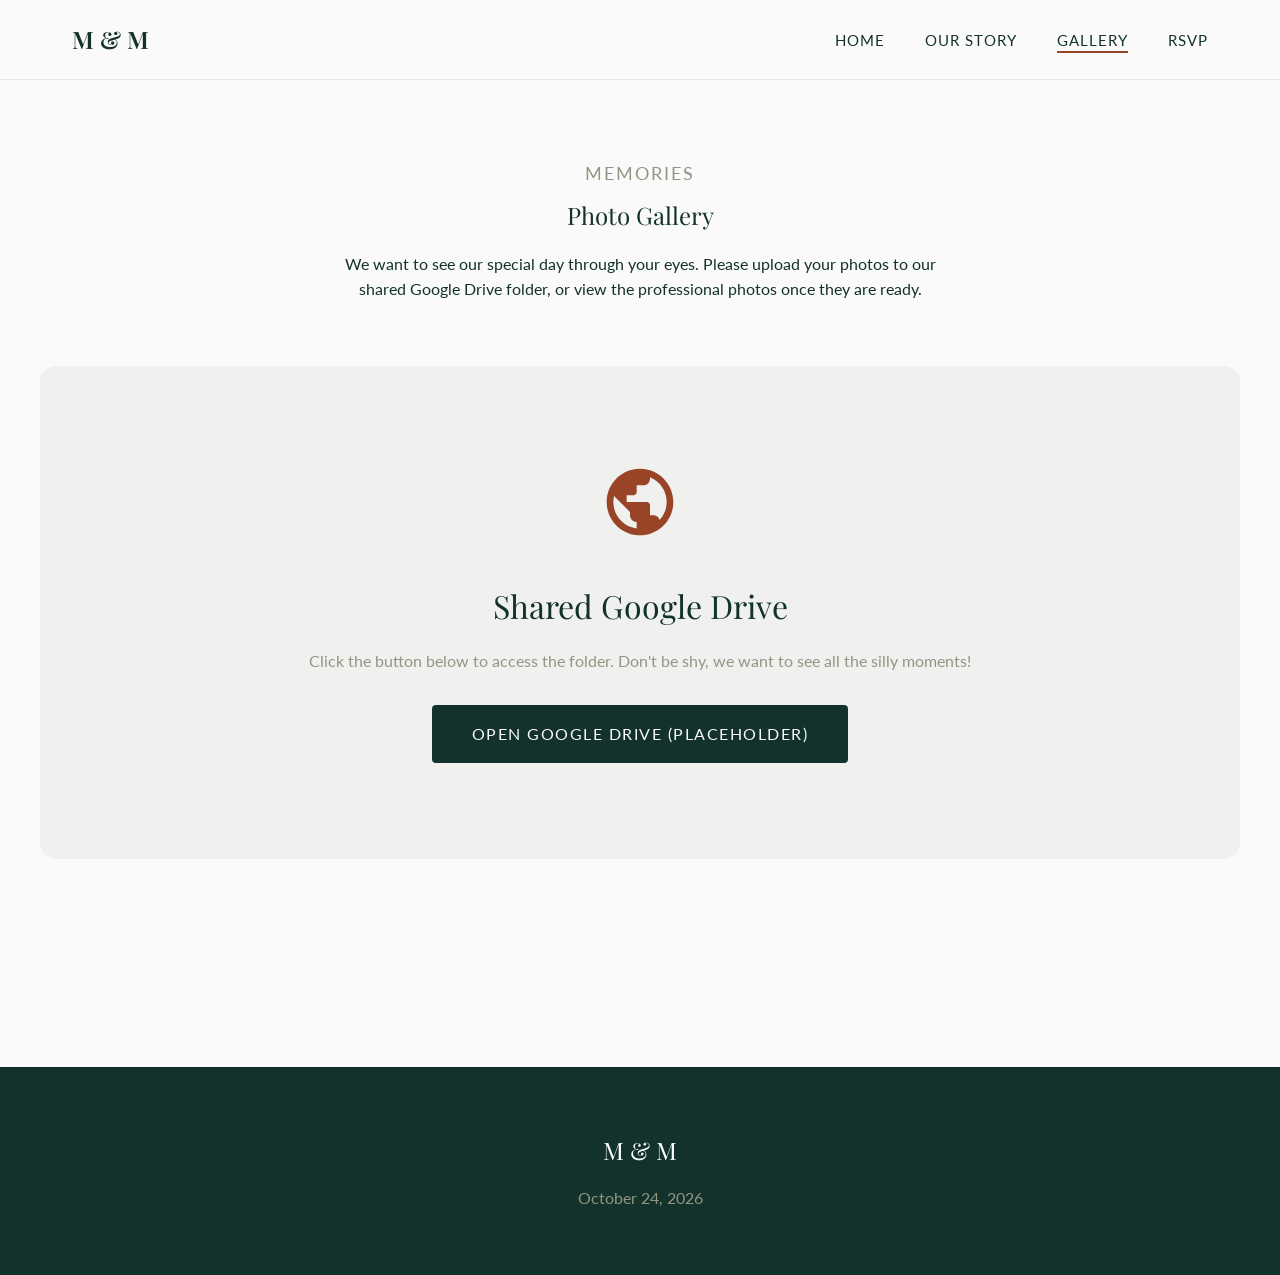
==== gallery.html @ cd3b357d "testovacia stranka" ====
<!DOCTYPE html>
<html lang="en">
<head>
  <meta charset="UTF-8">
  <meta name="viewport" content="width=device-width, initial-scale=1.0">
  <title>Gallery | Michal & Miriam</title>
  <meta name="description" content="View and share photos from Michal and Miriam's wedding.">
  <link rel="stylesheet" href="css/style.css">
</head>
<body>
  
  <nav class="navbar">
    <div class="container nav-container">
      <a href="index.html" class="logo">M & M</a>
      <button class="hamburger" aria-label="Menu">
        <span></span>
        <span></span>
        <span></span>
      </button>
      <ul class="nav-links">
        <li><a href="index.html" class="nav-link">Home</a></li>
        <li><a href="story.html" class="nav-link">Our Story</a></li>
        <li><a href="gallery.html" class="nav-link active">Gallery</a></li>
        <li><a href="rsvp.html" class="nav-link">RSVP</a></li>
      </ul>
    </div>
  </nav>

  <section class="section container" style="margin-top: var(--nav-height);">
    <div class="text-center animate-on-scroll">
      <span class="subtitle">Memories</span>
      <h2>Photo Gallery</h2>
      <p style="max-width: 600px; margin: 0 auto;">We want to see our special day through your eyes. Please upload your photos to our shared Google Drive folder, or view the professional photos once they are ready.</p>
    </div>

    <div class="drive-section animate-on-scroll">
      <div class="drive-icon">
        <svg fill="currentColor" viewBox="0 0 24 24" style="width: 80px; height: 80px;"><path d="M12 2C6.48 2 2 6.48 2 12s4.48 10 10 10 10-4.48 10-10S17.52 2 12 2zm-1 17.93c-3.95-.49-7-3.85-7-7.93 0-.62.08-1.21.21-1.79L9 15v1c0 1.1.9 2 2 2v1.93zm6.9-2.54c-.26-.81-1-1.39-1.9-1.39h-1v-3c0-.55-.45-1-1-1H8v-2h2c.55 0 1-.45 1-1V7h2c1.1 0 2-.9 2-2v-.41c2.93 1.19 5 4.06 5 7.41 0 2.08-.8 3.97-2.1 5.39z"/></svg>
      </div>
      <h3 style="font-family: var(--font-heading); font-size: 2rem; margin-bottom: 1rem;">Shared Google Drive</h3>
      <p style="margin-bottom: 2rem; color: var(--sage-green);">Click the button below to access the folder. Don't be shy, we want to see all the silly moments!</p>
      <a href="#" target="_blank" rel="noopener noreferrer" class="btn btn-primary">Open Google Drive (Placeholder)</a>
    </div>
  </section>

  <footer class="footer">
    <h2>M & M</h2>
    <p>October 24, 2026</p>
  </footer>

  <script src="js/main.js"></script>
</body>
</html>
---- css/style.css ----
@import url('https://fonts.googleapis.com/css2?family=Lato:wght@300;400;700&family=Playfair+Display:ital,wght@0,400;0,600;1,400&display=swap');

:root {
  /* Color Palette */
  --dark-forest: #13322C;
  --sage-green: #919682;
  --rustic-terracotta: #994426;
  --burnt-orange: #BA4816;
  --warm-apricot: #DA8B49;
  --dusty-peach: #CF7E58;

  --bg-color: #FAFAFA; /* Off-white for clean look */
  --surface-color: #FFFFFF;

  /* Typography */
  --font-heading: 'Playfair Display', serif;
  --font-body: 'Lato', sans-serif;

  /* Spacing & Sizes */
  --nav-height: 80px;
  --radius-sm: 4px;
  --radius-md: 8px;
  --radius-lg: 16px;
  
  --transition: all 0.3s ease-in-out;
}

* {
  margin: 0;
  padding: 0;
  box-sizing: border-box;
}

body {
  font-family: var(--font-body);
  background-color: var(--bg-color);
  color: var(--dark-forest);
  line-height: 1.6;
  overflow-x: hidden;
}

h1, h2, h3, h4, h5, h6 {
  font-family: var(--font-heading);
  font-weight: 400;
  margin-bottom: 1rem;
}

a {
  text-decoration: none;
  color: inherit;
  transition: var(--transition);
}

ul {
  list-style: none;
}

/* Typography utilities */
.text-center { text-align: center; }
.subtitle {
  font-size: 1.1rem;
  color: var(--sage-green);
  text-transform: uppercase;
  letter-spacing: 2px;
  margin-bottom: 0.5rem;
  display: block;
}

/* Layout */
.container {
  max-width: 1200px;
  margin: 0 auto;
  padding: 0 2rem;
}

.section {
  padding: 5rem 0;
}

/* Navigation */
.navbar {
  position: fixed;
  top: 0;
  left: 0;
  width: 100%;
  height: var(--nav-height);
  background-color: rgba(250, 250, 250, 0.95);
  backdrop-filter: blur(10px);
  z-index: 1000;
  display: flex;
  align-items: center;
  border-bottom: 1px solid rgba(145, 150, 130, 0.2);
}

.nav-container {
  display: flex;
  justify-content: space-between;
  align-items: center;
  width: 100%;
}

.logo {
  font-family: var(--font-heading);
  font-size: 1.5rem;
  font-weight: 600;
  color: var(--dark-forest);
}

.nav-links {
  display: flex;
  gap: 2.5rem;
}

.nav-link {
  font-size: 0.95rem;
  text-transform: uppercase;
  letter-spacing: 1px;
  color: var(--dark-forest);
  position: relative;
}

.nav-link::after {
  content: '';
  position: absolute;
  width: 0;
  height: 2px;
  bottom: -4px;
  left: 0;
  background-color: var(--rustic-terracotta);
  transition: var(--transition);
}

.nav-link:hover::after, .nav-link.active::after {
  width: 100%;
}

.hamburger {
  display: none;
  cursor: pointer;
  background: none;
  border: none;
  flex-direction: column;
  gap: 5px;
}

.hamburger span {
  display: block;
  width: 25px;
  height: 2px;
  background-color: var(--dark-forest);
  transition: var(--transition);
}

/* Buttons */
.btn {
  display: inline-block;
  padding: 1rem 2.5rem;
  font-family: var(--font-body);
  font-size: 1rem;
  text-transform: uppercase;
  letter-spacing: 1.5px;
  border: none;
  cursor: pointer;
  border-radius: var(--radius-sm);
  transition: var(--transition);
  text-align: center;
}

.btn-primary {
  background-color: var(--dark-forest);
  color: var(--bg-color);
}

.btn-primary:hover {
  background-color: var(--sage-green);
  color: var(--bg-color);
}

.btn-accent {
  background-color: var(--rustic-terracotta);
  color: white;
}

.btn-accent:hover {
  background-color: var(--burnt-orange);
}

/* Hero Section */
.hero {
  height: 100vh;
  min-height: 600px;
  display: flex;
  align-items: center;
  justify-content: center;
  position: relative;
  text-align: center;
  padding-top: var(--nav-height);
}

.hero-bg {
  position: absolute;
  top: 0;
  left: 0;
  width: 100%;
  height: 100%;
  object-fit: cover;
  z-index: -2;
}

.hero-overlay {
  position: absolute;
  top: 0;
  left: 0;
  width: 100%;
  height: 100%;
  background: linear-gradient(to bottom, rgba(19, 50, 44, 0.4), rgba(19, 50, 44, 0.7));
  z-index: -1;
}

.hero-content {
  color: white;
  max-width: 800px;
  padding: 2rem;
  animation: fadeIn 1.5s ease-out;
}

.hero-content h1 {
  font-size: 4.5rem;
  margin-bottom: 0.5rem;
  font-style: italic;
}

.hero-date {
  font-size: 1.5rem;
  letter-spacing: 3px;
  text-transform: uppercase;
  margin-bottom: 2rem;
}

/* Info Cards */
.info-grid {
  display: grid;
  grid-template-columns: repeat(auto-fit, minmax(300px, 1fr));
  gap: 3rem;
  margin-top: 3rem;
}

.info-card {
  background: var(--surface-color);
  padding: 3rem 2rem;
  text-align: center;
  border-radius: var(--radius-md);
  box-shadow: 0 10px 30px rgba(19, 50, 44, 0.05);
  border-top: 4px solid var(--dusty-peach);
  transition: transform 0.3s ease;
}

.info-card:hover {
  transform: translateY(-5px);
}

.info-card h3 {
  color: var(--dark-forest);
  font-size: 1.8rem;
  margin-bottom: 1rem;
}

.info-card p {
  color: var(--sage-green);
  margin-bottom: 1.5rem;
}

.icon-wrapper {
  width: 60px;
  height: 60px;
  background-color: var(--warm-apricot);
  border-radius: 50%;
  display: flex;
  align-items: center;
  justify-content: center;
  margin: 0 auto 1.5rem;
  color: white;
}

.icon-wrapper svg {
  width: 30px;
  height: 30px;
}

/* Form Styles */
.form-container {
  max-width: 600px;
  margin: 0 auto;
  background: var(--surface-color);
  padding: 3rem;
  border-radius: var(--radius-md);
  box-shadow: 0 15px 40px rgba(19, 50, 44, 0.08);
}

.form-group {
  margin-bottom: 1.5rem;
}

.form-label {
  display: block;
  margin-bottom: 0.5rem;
  color: var(--dark-forest);
  font-weight: 700;
  font-size: 0.9rem;
  text-transform: uppercase;
  letter-spacing: 1px;
}

.form-control {
  width: 100%;
  padding: 1rem;
  border: 1px solid rgba(145, 150, 130, 0.4);
  border-radius: var(--radius-sm);
  font-family: var(--font-body);
  font-size: 1rem;
  transition: var(--transition);
  background-color: #fafafa;
}

.form-control:focus {
  outline: none;
  border-color: var(--burnt-orange);
  background-color: white;
  box-shadow: 0 0 0 3px rgba(186, 72, 22, 0.1);
}

textarea.form-control {
  resize: vertical;
  min-height: 120px;
}

.radio-group {
  display: flex;
  gap: 1.5rem;
  margin-top: 0.5rem;
}

.radio-label {
  display: flex;
  align-items: center;
  gap: 0.5rem;
  cursor: pointer;
}

/* Gallery / Drive Link */
.drive-section {
  text-align: center;
  padding: 6rem 2rem;
  background-color: rgba(145, 150, 130, 0.1);
  border-radius: var(--radius-lg);
  margin: 4rem 0;
}

.drive-icon {
  margin-bottom: 2rem;
  color: var(--rustic-terracotta);
}

/* Story Masonry */
.masonry-grid {
  display: grid;
  grid-template-columns: repeat(auto-fill, minmax(300px, 1fr));
  gap: 1.5rem;
  grid-auto-rows: 10px;
  margin-top: 3rem;
}

.masonry-item {
  border-radius: var(--radius-md);
  overflow: hidden;
  position: relative;
  box-shadow: 0 5px 15px rgba(0,0,0,0.1);
}

.masonry-item img {
  width: 100%;
  height: 100%;
  object-fit: cover;
  display: block;
  transition: transform 0.5s ease;
}

.masonry-item:hover img {
  transform: scale(1.05);
}

.masonry-tall { grid-row-end: span 35; }
.masonry-short { grid-row-end: span 25; }

/* Footer */
.footer {
  background-color: var(--dark-forest);
  color: var(--sage-green);
  text-align: center;
  padding: 4rem 2rem;
  margin-top: 4rem;
}

.footer h2 {
  font-family: var(--font-heading);
  color: white;
  margin-bottom: 1rem;
}

/* Animations */
@keyframes fadeIn {
  from { opacity: 0; transform: translateY(20px); }
  to { opacity: 1; transform: translateY(0); }
}

.animate-on-scroll {
  opacity: 0;
  transform: translateY(30px);
  transition: opacity 0.8s ease-out, transform 0.8s ease-out;
}

.animate-on-scroll.visible {
  opacity: 1;
  transform: translateY(0);
}

/* Mobile Responsive */
@media (max-width: 768px) {
  .hamburger {
    display: flex;
  }

  .nav-links {
    position: fixed;
    top: var(--nav-height);
    left: -100%;
    width: 100%;
    height: calc(100vh - var(--nav-height));
    background-color: var(--bg-color);
    flex-direction: column;
    align-items: center;
    justify-content: center;
    gap: 2rem;
    transition: var(--transition);
  }

  .nav-links.active {
    left: 0;
  }

  .nav-link {
    font-size: 1.2rem;
  }

  .hero-content h1 {
    font-size: 3rem;
  }
  
  .section {
    padding: 3rem 0;
  }
}
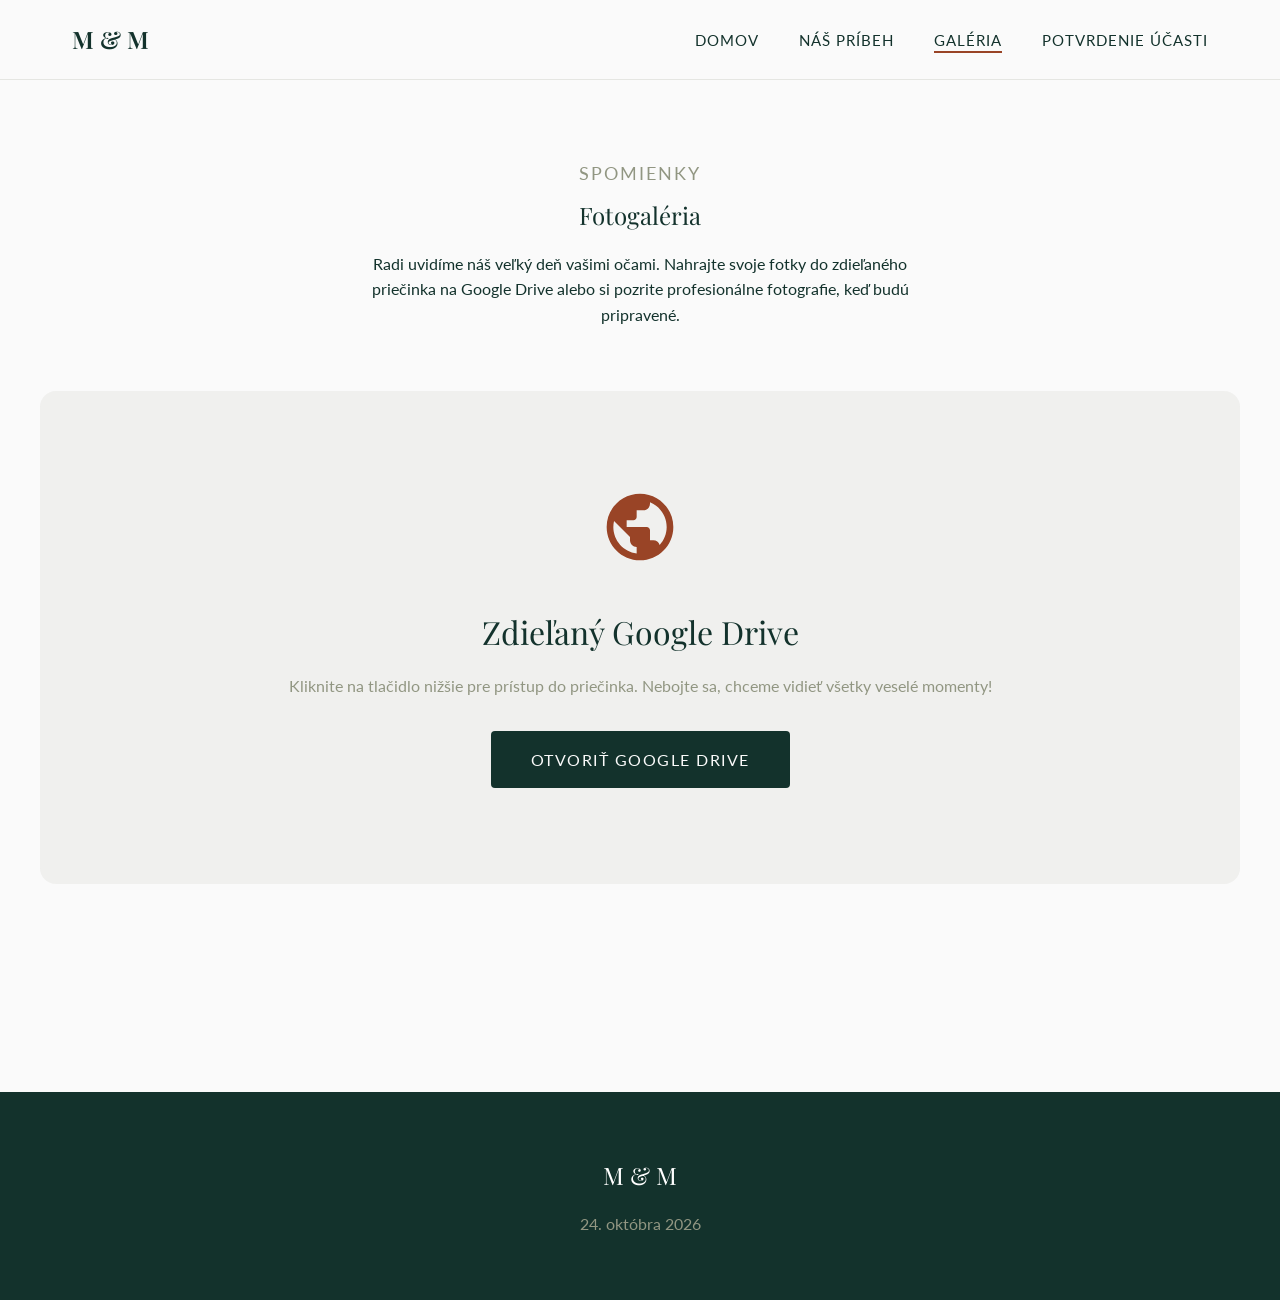
==== commit 87656500: "slovencina GPT" ====
--- a/gallery.html
+++ b/gallery.html
@@ -1,10 +1,10 @@
 <!DOCTYPE html>
-<html lang="en">
+<html lang="sk">
 <head>
   <meta charset="UTF-8">
   <meta name="viewport" content="width=device-width, initial-scale=1.0">
-  <title>Gallery | Michal & Miriam</title>
-  <meta name="description" content="View and share photos from Michal and Miriam's wedding.">
+  <title>Galéria | Michal & Miriam</title>
+  <meta name="description" content="Prezrite si a zdieľajte fotografie zo svadby Michala a Miriam.">
   <link rel="stylesheet" href="css/style.css">
 </head>
 <body>
@@ -18,34 +18,34 @@
         <span></span>
       </button>
       <ul class="nav-links">
-        <li><a href="index.html" class="nav-link">Home</a></li>
-        <li><a href="story.html" class="nav-link">Our Story</a></li>
-        <li><a href="gallery.html" class="nav-link active">Gallery</a></li>
-        <li><a href="rsvp.html" class="nav-link">RSVP</a></li>
+        <li><a href="index.html" class="nav-link">Domov</a></li>
+        <li><a href="story.html" class="nav-link">Náš príbeh</a></li>
+        <li><a href="gallery.html" class="nav-link active">Galéria</a></li>
+        <li><a href="rsvp.html" class="nav-link">Potvrdenie účasti</a></li>
       </ul>
     </div>
   </nav>
 
   <section class="section container" style="margin-top: var(--nav-height);">
     <div class="text-center animate-on-scroll">
-      <span class="subtitle">Memories</span>
-      <h2>Photo Gallery</h2>
-      <p style="max-width: 600px; margin: 0 auto;">We want to see our special day through your eyes. Please upload your photos to our shared Google Drive folder, or view the professional photos once they are ready.</p>
+      <span class="subtitle">Spomienky</span>
+      <h2>Fotogaléria</h2>
+      <p style="max-width: 600px; margin: 0 auto;">Radi uvidíme náš veľký deň vašimi očami. Nahrajte svoje fotky do zdieľaného priečinka na Google Drive alebo si pozrite profesionálne fotografie, keď budú pripravené.</p>
     </div>
 
     <div class="drive-section animate-on-scroll">
       <div class="drive-icon">
         <svg fill="currentColor" viewBox="0 0 24 24" style="width: 80px; height: 80px;"><path d="M12 2C6.48 2 2 6.48 2 12s4.48 10 10 10 10-4.48 10-10S17.52 2 12 2zm-1 17.93c-3.95-.49-7-3.85-7-7.93 0-.62.08-1.21.21-1.79L9 15v1c0 1.1.9 2 2 2v1.93zm6.9-2.54c-.26-.81-1-1.39-1.9-1.39h-1v-3c0-.55-.45-1-1-1H8v-2h2c.55 0 1-.45 1-1V7h2c1.1 0 2-.9 2-2v-.41c2.93 1.19 5 4.06 5 7.41 0 2.08-.8 3.97-2.1 5.39z"/></svg>
       </div>
-      <h3 style="font-family: var(--font-heading); font-size: 2rem; margin-bottom: 1rem;">Shared Google Drive</h3>
-      <p style="margin-bottom: 2rem; color: var(--sage-green);">Click the button below to access the folder. Don't be shy, we want to see all the silly moments!</p>
-      <a href="#" target="_blank" rel="noopener noreferrer" class="btn btn-primary">Open Google Drive (Placeholder)</a>
+      <h3 style="font-family: var(--font-heading); font-size: 2rem; margin-bottom: 1rem;">Zdieľaný Google Drive</h3>
+      <p style="margin-bottom: 2rem; color: var(--sage-green);">Kliknite na tlačidlo nižšie pre prístup do priečinka. Nebojte sa, chceme vidieť všetky veselé momenty!</p>
+      <a href="#" target="_blank" rel="noopener noreferrer" class="btn btn-primary">Otvoriť Google Drive</a>
     </div>
   </section>
 
   <footer class="footer">
     <h2>M & M</h2>
-    <p>October 24, 2026</p>
+    <p>24. októbra 2026</p>
   </footer>
 
   <script src="js/main.js"></script>
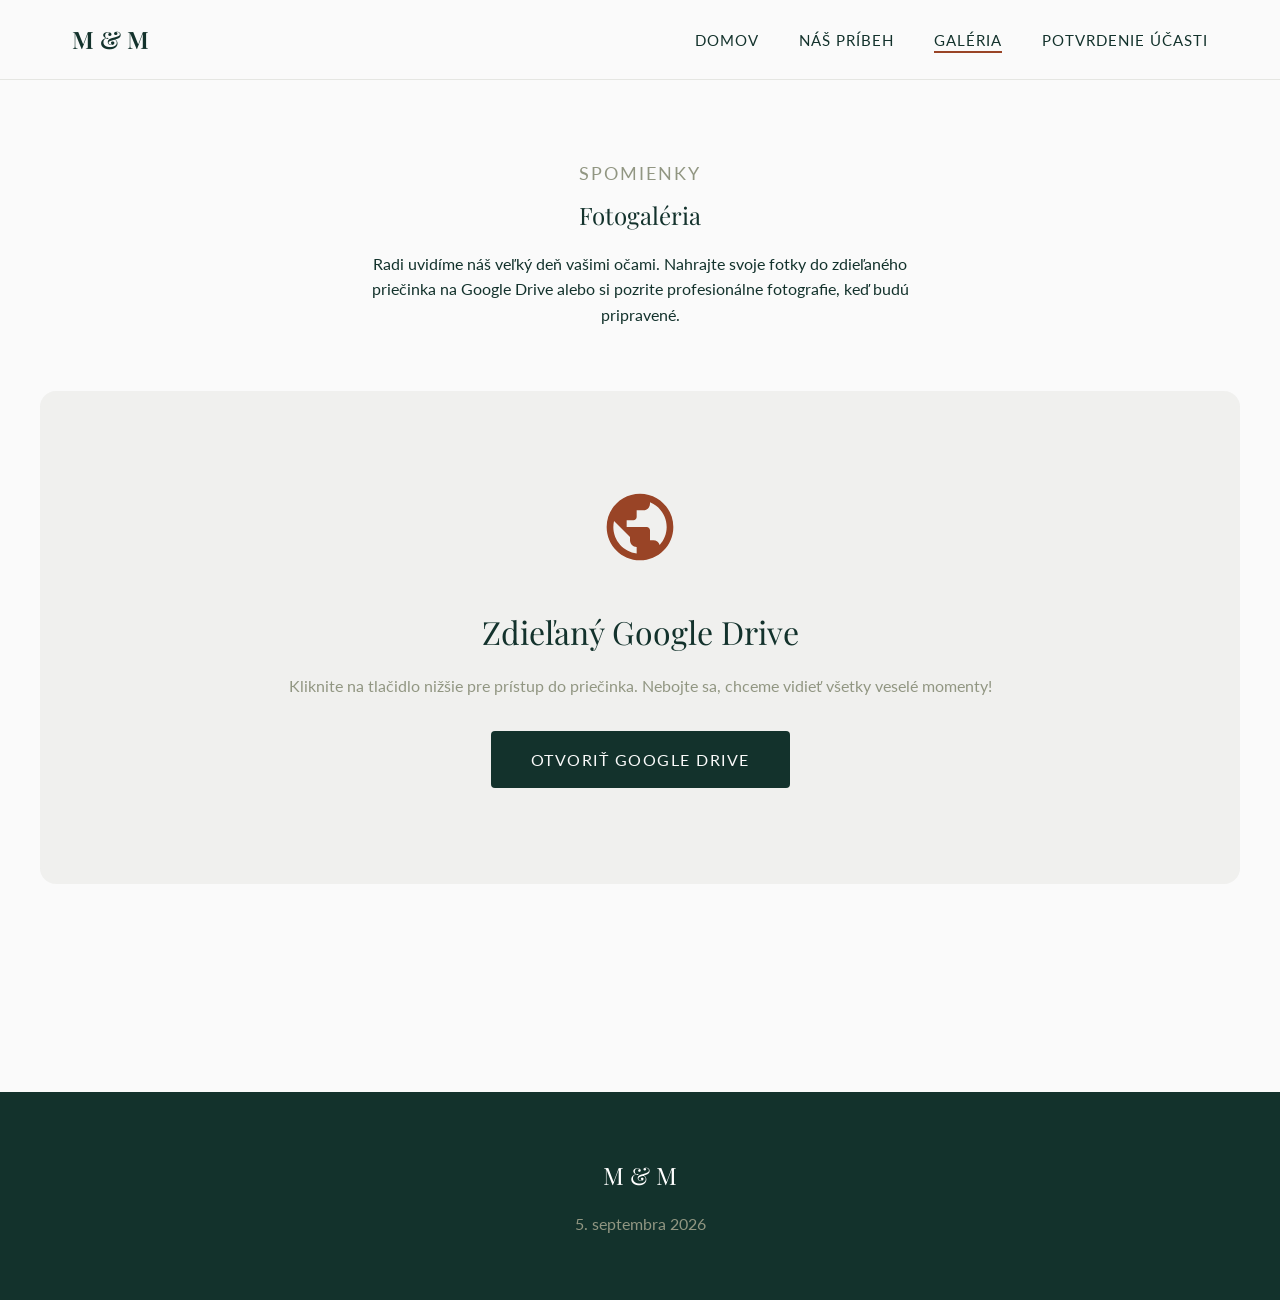
==== commit d85c1252: "zmena casu a datumu" ====
--- a/gallery.html
+++ b/gallery.html
@@ -45,7 +45,7 @@
 
   <footer class="footer">
     <h2>M & M</h2>
-    <p>24. októbra 2026</p>
+    <p>5. septembra 2026</p>
   </footer>
 
   <script src="js/main.js"></script>
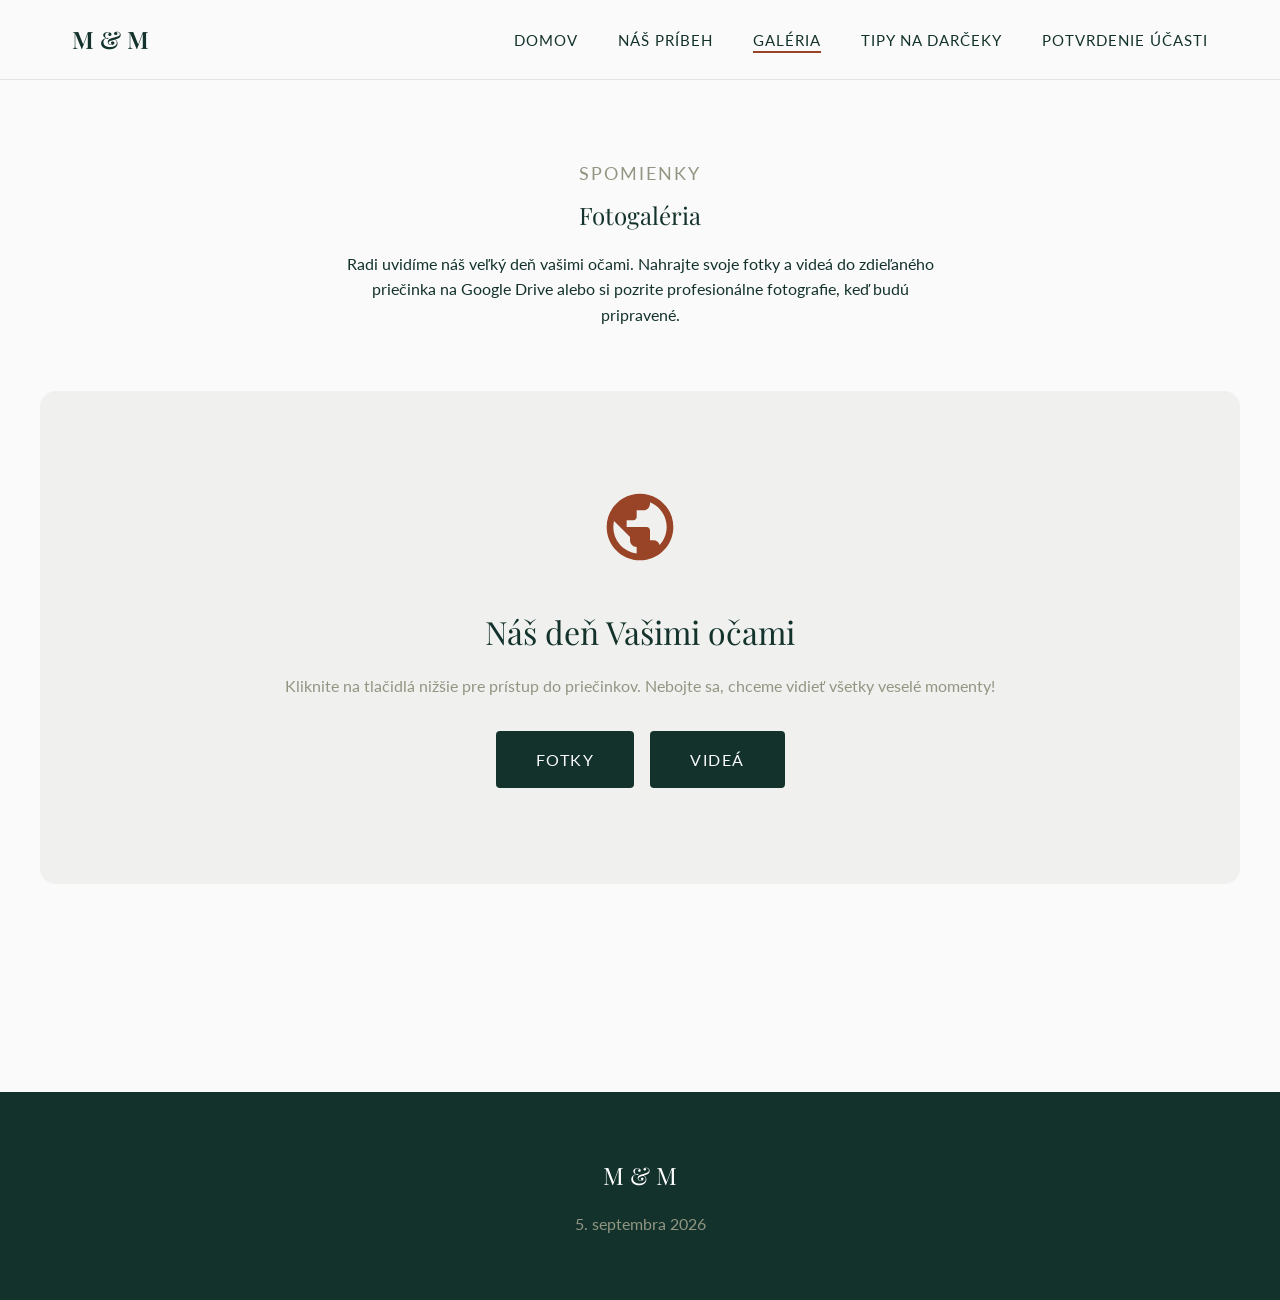
==== commit 27506e78: "stitky, mapz, popisy, disk" ====
--- a/gallery.html
+++ b/gallery.html
@@ -21,6 +21,7 @@
         <li><a href="index.html" class="nav-link">Domov</a></li>
         <li><a href="story.html" class="nav-link">Náš príbeh</a></li>
         <li><a href="gallery.html" class="nav-link active">Galéria</a></li>
+        <li><a href="gifts.html" class="nav-link">Tipy na darčeky</a></li>
         <li><a href="rsvp.html" class="nav-link">Potvrdenie účasti</a></li>
       </ul>
     </div>
@@ -30,16 +31,19 @@
     <div class="text-center animate-on-scroll">
       <span class="subtitle">Spomienky</span>
       <h2>Fotogaléria</h2>
-      <p style="max-width: 600px; margin: 0 auto;">Radi uvidíme náš veľký deň vašimi očami. Nahrajte svoje fotky do zdieľaného priečinka na Google Drive alebo si pozrite profesionálne fotografie, keď budú pripravené.</p>
+      <p style="max-width: 600px; margin: 0 auto;">Radi uvidíme náš veľký deň vašimi očami. Nahrajte svoje fotky a videá do zdieľaného priečinka na Google Drive alebo si pozrite profesionálne fotografie, keď budú pripravené.</p>
     </div>
 
     <div class="drive-section animate-on-scroll">
       <div class="drive-icon">
         <svg fill="currentColor" viewBox="0 0 24 24" style="width: 80px; height: 80px;"><path d="M12 2C6.48 2 2 6.48 2 12s4.48 10 10 10 10-4.48 10-10S17.52 2 12 2zm-1 17.93c-3.95-.49-7-3.85-7-7.93 0-.62.08-1.21.21-1.79L9 15v1c0 1.1.9 2 2 2v1.93zm6.9-2.54c-.26-.81-1-1.39-1.9-1.39h-1v-3c0-.55-.45-1-1-1H8v-2h2c.55 0 1-.45 1-1V7h2c1.1 0 2-.9 2-2v-.41c2.93 1.19 5 4.06 5 7.41 0 2.08-.8 3.97-2.1 5.39z"/></svg>
       </div>
-      <h3 style="font-family: var(--font-heading); font-size: 2rem; margin-bottom: 1rem;">Zdieľaný Google Drive</h3>
-      <p style="margin-bottom: 2rem; color: var(--sage-green);">Kliknite na tlačidlo nižšie pre prístup do priečinka. Nebojte sa, chceme vidieť všetky veselé momenty!</p>
-      <a href="#" target="_blank" rel="noopener noreferrer" class="btn btn-primary">Otvoriť Google Drive</a>
+      <h3 style="font-family: var(--font-heading); font-size: 2rem; margin-bottom: 1rem;">Náš deň Vašimi očami</h3>
+      <p style="margin-bottom: 2rem; color: var(--sage-green);">Kliknite na tlačidlá nižšie pre prístup do priečinkov. Nebojte sa, chceme vidieť všetky veselé momenty!</p>
+      <div style="display: flex; gap: 1rem; justify-content: center; flex-wrap: wrap;">
+        <a href="https://drive.google.com/drive/folders/1PjjcN_DR-vE0LJHOYKn3tFgPE0U0i2hJ?usp=sharing" target="_blank" rel="noopener noreferrer" class="btn btn-primary">Fotky</a>
+        <a href="https://drive.google.com/drive/folders/1iJc8sBJ5Gop-hXyP0GYcvKCzm0UPJw4Z?usp=sharing" target="_blank" rel="noopener noreferrer" class="btn btn-primary">Videá</a>
+      </div>
     </div>
   </section>
 
